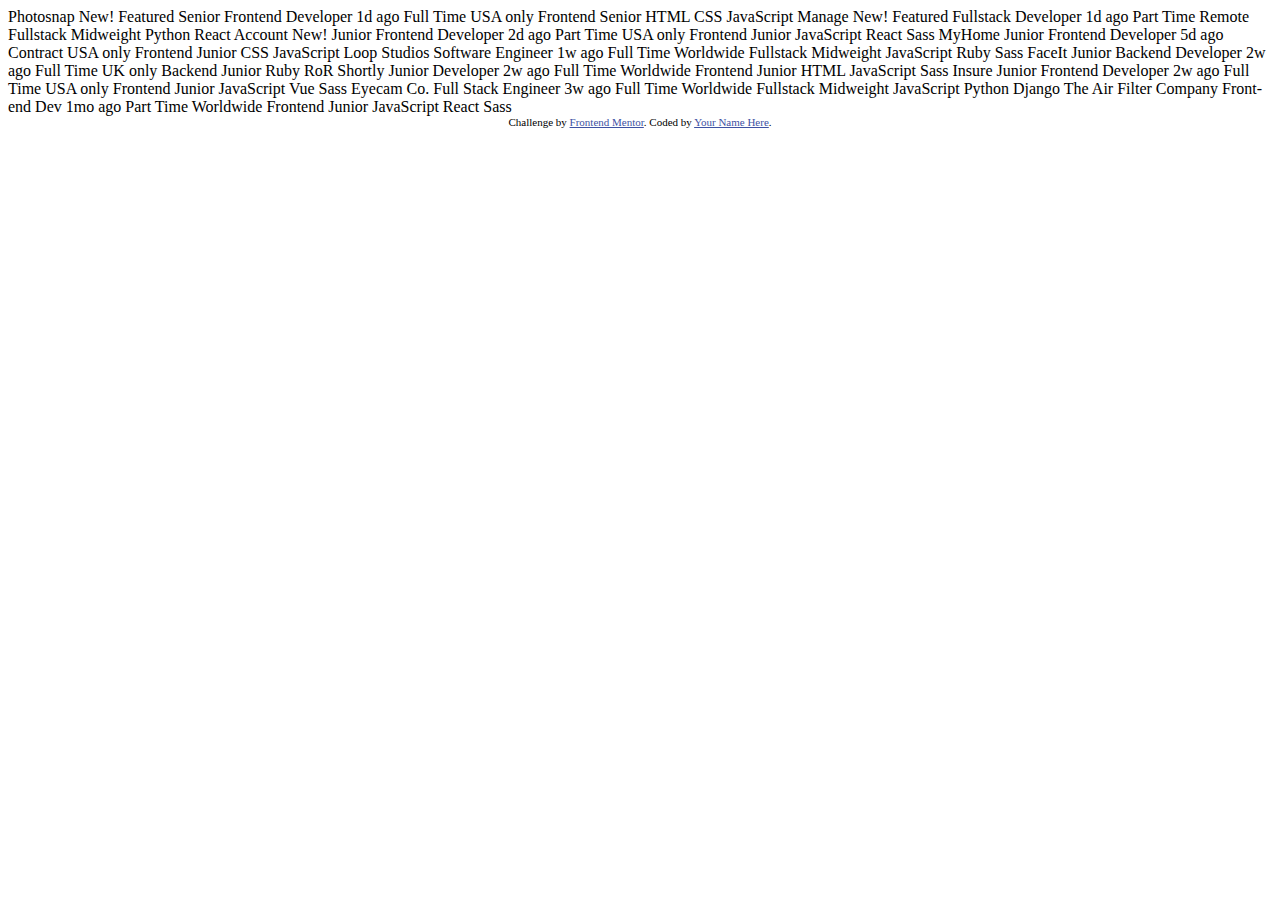
==== index.html @ b8ae478b "static job filtering" ====
<!DOCTYPE html>
<html lang="en">
<head>
  <meta charset="UTF-8">
  <meta name="viewport" content="width=device-width, initial-scale=1.0"> <!-- displays site properly based on user's device -->

  <link rel="icon" type="image/png" sizes="32x32" href="./images/favicon-32x32.png">
  
  <title>Frontend Mentor | Job Listings</title>

  <!-- Feel free to remove these styles or customise in your own stylesheet 👍 -->
  <style>
    .attribution { font-size: 11px; text-align: center; }
    .attribution a { color: hsl(228, 45%, 44%); }
  </style>
</head>
<body>
  <!-- Item Start -->
  Photosnap
  New!
  Featured
  Senior Frontend Developer
  1d ago
  Full Time
  USA only
  <!-- Role -->
  Frontend
  <!-- Level -->
  Senior
  <!-- Languages -->
  HTML
  CSS
  JavaScript
  <!-- Item End -->

  <!-- Item Start -->
  Manage
  New!
  Featured
  Fullstack Developer
  1d ago
  Part Time
  Remote
  <!-- Role -->
  Fullstack
  <!-- Level -->
  Midweight
  <!-- Languages -->
  Python
  <!-- Tools -->
  React
  <!-- Item End -->

  <!-- Item Start -->
  Account
  New!
  Junior Frontend Developer
  2d ago
  Part Time
  USA only
  <!-- Role -->
  Frontend
  <!-- Level -->
  Junior
  <!-- Languages -->
  JavaScript
  <!-- Tools -->
  React
  Sass
  <!-- Item End -->

  <!-- Item Start -->
  MyHome
  Junior Frontend Developer
  5d ago
  Contract
  USA only
  <!-- Role -->
  Frontend
  <!-- Level -->
  Junior
  <!-- Languages -->
  CSS
  JavaScript
  <!-- Item End -->

  <!-- Item Start -->
  Loop Studios
  Software Engineer
  1w ago
  Full Time
  Worldwide
  <!-- Role -->
  Fullstack
  <!-- Level -->
  Midweight
  <!-- Languages -->
  JavaScript
  Ruby
  <!-- Tools -->
  Sass
  <!-- Item End -->

  <!-- Item Start -->
  FaceIt
  Junior Backend Developer
  2w ago
  Full Time
  UK only
  <!-- Role -->
  Backend
  <!-- Level -->
  Junior
  <!-- Languages -->
  Ruby
  <!-- Tools -->
  RoR
  <!-- Item End -->

  <!-- Item Start -->
  Shortly
  Junior Developer
  2w ago
  Full Time
  Worldwide
  <!-- Role -->
  Frontend
  <!-- Level -->
  Junior
  <!-- Languages -->
  HTML
  JavaScript
  <!-- Tools -->
  Sass
  <!-- Item End -->

  <!-- Item Start -->
  Insure
  Junior Frontend Developer
  2w ago
  Full Time
  USA only
  <!-- Role -->
  Frontend
  <!-- Level -->
  Junior
  <!-- Languages -->
  JavaScript
  <!-- Tools -->
  Vue
  Sass
  <!-- Item End -->

  <!-- Item Start -->
  Eyecam Co.
  Full Stack Engineer
  3w ago
  Full Time
  Worldwide
  <!-- Role -->
  Fullstack
  <!-- Level -->
  Midweight
  <!-- Languages -->
  JavaScript
  Python
  <!-- Tools -->
  Django
  <!-- Item End -->

  <!-- Item Start -->
  The Air Filter Company
  Front-end Dev
  1mo ago
  Part Time
  Worldwide
  <!-- Role -->
  Frontend
  <!-- Level -->
  Junior
  <!-- Languages -->
  JavaScript
  <!-- Tools -->
  React
  Sass
  <!-- Item End -->
  
  <div class="attribution">
    Challenge by <a href="https://www.frontendmentor.io?ref=challenge" target="_blank">Frontend Mentor</a>. 
    Coded by <a href="#">Your Name Here</a>.
  </div>
</body>
</html>
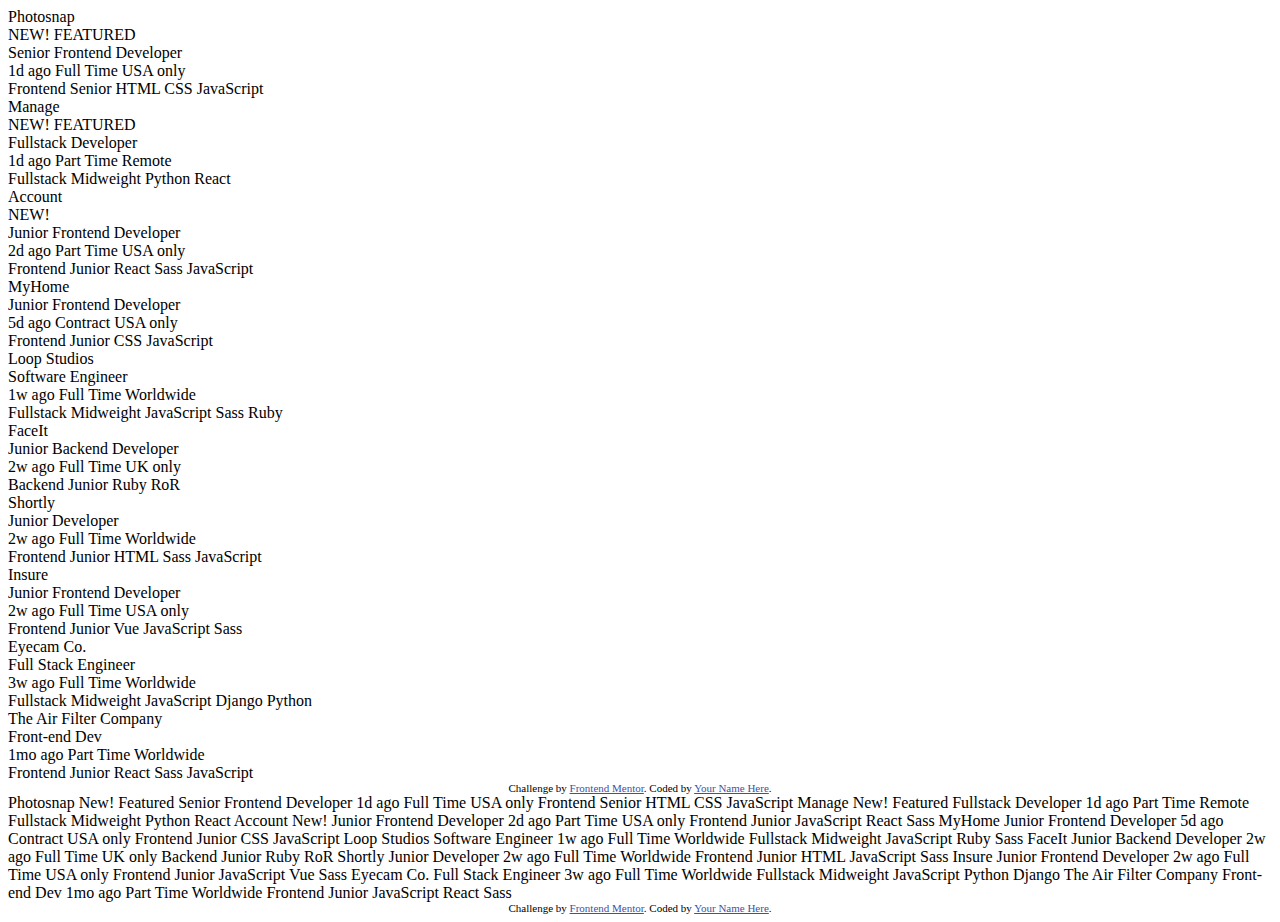
==== commit 905b71ef: "my first commit" ====
--- a/index.html
+++ b/index.html
@@ -1,193 +1,375 @@
 <!DOCTYPE html>
 <html lang="en">
-<head>
-  <meta charset="UTF-8">
-  <meta name="viewport" content="width=device-width, initial-scale=1.0"> <!-- displays site properly based on user's device -->
-
-  <link rel="icon" type="image/png" sizes="32x32" href="./images/favicon-32x32.png">
-  
-  <title>Frontend Mentor | Job Listings</title>
-
-  <!-- Feel free to remove these styles or customise in your own stylesheet 👍 -->
-  <style>
-    .attribution { font-size: 11px; text-align: center; }
-    .attribution a { color: hsl(228, 45%, 44%); }
-  </style>
-</head>
-<body>
-  <!-- Item Start -->
-  Photosnap
-  New!
-  Featured
-  Senior Frontend Developer
-  1d ago
-  Full Time
-  USA only
-  <!-- Role -->
-  Frontend
-  <!-- Level -->
-  Senior
-  <!-- Languages -->
-  HTML
-  CSS
-  JavaScript
-  <!-- Item End -->
-
-  <!-- Item Start -->
-  Manage
-  New!
-  Featured
-  Fullstack Developer
-  1d ago
-  Part Time
-  Remote
-  <!-- Role -->
-  Fullstack
-  <!-- Level -->
-  Midweight
-  <!-- Languages -->
-  Python
-  <!-- Tools -->
-  React
-  <!-- Item End -->
-
-  <!-- Item Start -->
-  Account
-  New!
-  Junior Frontend Developer
-  2d ago
-  Part Time
-  USA only
-  <!-- Role -->
-  Frontend
-  <!-- Level -->
-  Junior
-  <!-- Languages -->
-  JavaScript
-  <!-- Tools -->
-  React
-  Sass
-  <!-- Item End -->
-
-  <!-- Item Start -->
-  MyHome
-  Junior Frontend Developer
-  5d ago
-  Contract
-  USA only
-  <!-- Role -->
-  Frontend
-  <!-- Level -->
-  Junior
-  <!-- Languages -->
-  CSS
-  JavaScript
-  <!-- Item End -->
-
-  <!-- Item Start -->
-  Loop Studios
-  Software Engineer
-  1w ago
-  Full Time
-  Worldwide
-  <!-- Role -->
-  Fullstack
-  <!-- Level -->
-  Midweight
-  <!-- Languages -->
-  JavaScript
-  Ruby
-  <!-- Tools -->
-  Sass
-  <!-- Item End -->
-
-  <!-- Item Start -->
-  FaceIt
-  Junior Backend Developer
-  2w ago
-  Full Time
-  UK only
-  <!-- Role -->
-  Backend
-  <!-- Level -->
-  Junior
-  <!-- Languages -->
-  Ruby
-  <!-- Tools -->
-  RoR
-  <!-- Item End -->
-
-  <!-- Item Start -->
-  Shortly
-  Junior Developer
-  2w ago
-  Full Time
-  Worldwide
-  <!-- Role -->
-  Frontend
-  <!-- Level -->
-  Junior
-  <!-- Languages -->
-  HTML
-  JavaScript
-  <!-- Tools -->
-  Sass
-  <!-- Item End -->
-
-  <!-- Item Start -->
-  Insure
-  Junior Frontend Developer
-  2w ago
-  Full Time
-  USA only
-  <!-- Role -->
-  Frontend
-  <!-- Level -->
-  Junior
-  <!-- Languages -->
-  JavaScript
-  <!-- Tools -->
-  Vue
-  Sass
-  <!-- Item End -->
-
-  <!-- Item Start -->
-  Eyecam Co.
-  Full Stack Engineer
-  3w ago
-  Full Time
-  Worldwide
-  <!-- Role -->
-  Fullstack
-  <!-- Level -->
-  Midweight
-  <!-- Languages -->
-  JavaScript
-  Python
-  <!-- Tools -->
-  Django
-  <!-- Item End -->
-
-  <!-- Item Start -->
-  The Air Filter Company
-  Front-end Dev
-  1mo ago
-  Part Time
-  Worldwide
-  <!-- Role -->
-  Frontend
-  <!-- Level -->
-  Junior
-  <!-- Languages -->
-  JavaScript
-  <!-- Tools -->
-  React
-  Sass
-  <!-- Item End -->
-  
-  <div class="attribution">
-    Challenge by <a href="https://www.frontendmentor.io?ref=challenge" target="_blank">Frontend Mentor</a>. 
-    Coded by <a href="#">Your Name Here</a>.
-  </div>
-</body>
-</html>+  <head>
+    <meta charset="UTF-8" />
+    <meta name="viewport" content="width=device-width, initial-scale=1.0" />
+    <!-- displays site properly based on user's device -->
+
+    <link
+      rel="icon"
+      type="image/png"
+      sizes="32x32"
+      href="./images/favicon-32x32.png"
+    />
+
+    <title>Frontend Mentor | Job Listings</title>
+
+    <!-- Feel free to remove these styles or customise in your own stylesheet 👍 -->
+    <style>
+      .attribution {
+        font-size: 11px;
+        text-align: center;
+      }
+      .attribution a {
+        color: hsl(228, 45%, 44%);
+      }
+    </style>
+  </head>
+  <body>
+    <main>
+      <!DOCTYPE html>
+      <html lang="en">
+        <head>
+          <meta charset="UTF-8" />
+          <meta
+            name="viewport"
+            content="width=device-width, initial-scale=1.0"
+          />
+          <!-- displays site properly based on user's device -->
+
+          <link
+            rel="icon"
+            type="image/png"
+            sizes="32x32"
+            href="./images/favicon-32x32.png"
+          />
+          <link rel="stylesheet" href="styles.css" />
+          <title>Frontend Mentor | Job Listings</title>
+
+          <!-- Feel free to remove these styles or customise in your own stylesheet 👍 -->
+          <style>
+            .attribution {
+              font-size: 11px;
+              text-align: center;
+            }
+            .attribution a {
+              color: hsl(228, 45%, 44%);
+            }
+          </style>
+        </head>
+        <body>
+          <div class="job-listings">
+            <div class="job-item">
+              <div class="company">Photosnap</div>
+              <div class="new-featured">
+                <span class="new">NEW!</span>
+                <span class="featured">FEATURED</span>
+              </div>
+              <div class="position">Senior Frontend Developer</div>
+              <div class="details">
+                <span class="posted">1d ago</span>
+                <span class="contract">Full Time</span>
+                <span class="location">USA only</span>
+              </div>
+              <div class="tags">
+                <span>Frontend</span>
+                <span>Senior</span>
+                <span>HTML</span>
+                <span>CSS</span>
+                <span>JavaScript</span>
+              </div>
+            </div>
+
+            <div class="job-item">
+              <div class="company">Manage</div>
+              <div class="new-featured">
+                <span class="new">NEW!</span>
+                <span class="featured">FEATURED</span>
+              </div>
+              <div class="position">Fullstack Developer</div>
+              <div class="details">
+                <span class="posted">1d ago</span>
+                <span class="contract">Part Time</span>
+                <span class="location">Remote</span>
+              </div>
+              <div class="tags">
+                <span>Fullstack</span>
+                <span>Midweight</span>
+                <span>Python</span>
+                <span>React</span>
+              </div>
+            </div>
+
+            <div class="job-item">
+              <div class="company">Account</div>
+              <div class="new-featured">
+                <span class="new">NEW!</span>
+              </div>
+              <div class="position">Junior Frontend Developer</div>
+              <div class="details">
+                <span class="posted">2d ago</span>
+                <span class="contract">Part Time</span>
+                <span class="location">USA only</span>
+              </div>
+              <div class="tags">
+                <span>Frontend</span>
+                <span>Junior</span>
+                <span>React</span>
+                <span>Sass</span>
+                <span>JavaScript</span>
+              </div>
+            </div>
+
+            <div class="job-item">
+              <div class="company">MyHome</div>
+              <div class="position">Junior Frontend Developer</div>
+              <div class="details">
+                <span class="posted">5d ago</span>
+                <span class="contract">Contract</span>
+                <span class="location">USA only</span>
+              </div>
+              <div class="tags">
+                <span>Frontend</span>
+                <span>Junior</span>
+                <span>CSS</span>
+                <span>JavaScript</span>
+              </div>
+            </div>
+
+            <div class="job-item">
+              <div class="company">Loop Studios</div>
+              <div class="position">Software Engineer</div>
+              <div class="details">
+                <span class="posted">1w ago</span>
+                <span class="contract">Full Time</span>
+                <span class="location">Worldwide</span>
+              </div>
+              <div class="tags">
+                <span>Fullstack</span>
+                <span>Midweight</span>
+                <span>JavaScript</span>
+                <span>Sass</span>
+                <span>Ruby</span>
+              </div>
+            </div>
+
+            <div class="job-item">
+              <div class="company">FaceIt</div>
+              <div class="position">Junior Backend Developer</div>
+              <div class="details">
+                <span class="posted">2w ago</span>
+                <span class="contract">Full Time</span>
+                <span class="location">UK only</span>
+              </div>
+              <div class="tags">
+                <span>Backend</span>
+                <span>Junior</span>
+                <span>Ruby</span>
+                <span>RoR</span>
+              </div>
+            </div>
+
+            <div class="job-item">
+              <div class="company">Shortly</div>
+              <div class="position">Junior Developer</div>
+              <div class="details">
+                <span class="posted">2w ago</span>
+                <span class="contract">Full Time</span>
+                <span class="location">Worldwide</span>
+              </div>
+              <div class="tags">
+                <span>Frontend</span>
+                <span>Junior</span>
+                <span>HTML</span>
+                <span>Sass</span>
+                <span>JavaScript</span>
+              </div>
+            </div>
+
+            <div class="job-item">
+              <div class="company">Insure</div>
+              <div class="position">Junior Frontend Developer</div>
+              <div class="details">
+                <span class="posted">2w ago</span>
+                <span class="contract">Full Time</span>
+                <span class="location">USA only</span>
+              </div>
+              <div class="tags">
+                <span>Frontend</span>
+                <span>Junior</span>
+                <span>Vue</span>
+                <span>JavaScript</span>
+                <span>Sass</span>
+              </div>
+            </div>
+
+            <div class="job-item">
+              <div class="company">Eyecam Co.</div>
+              <div class="position">Full Stack Engineer</div>
+              <div class="details">
+                <span class="posted">3w ago</span>
+                <span class="contract">Full Time</span>
+                <span class="location">Worldwide</span>
+              </div>
+              <div class="tags">
+                <span>Fullstack</span>
+                <span>Midweight</span>
+                <span>JavaScript</span>
+                <span>Django</span>
+                <span>Python</span>
+              </div>
+            </div>
+
+            <div class="job-item">
+              <div class="company">The Air Filter Company</div>
+              <div class="position">Front-end Dev</div>
+              <div class="details">
+                <span class="posted">1mo ago</span>
+                <span class="contract">Part Time</span>
+                <span class="location">Worldwide</span>
+              </div>
+              <div class="tags">
+                <span>Frontend</span>
+                <span>Junior</span>
+                <span>React</span>
+                <span>Sass</span>
+                <span>JavaScript</span>
+              </div>
+            </div>
+          </div>
+
+          <div class="attribution">
+            Challenge by
+            <a
+              href="https://www.frontendmentor.io?ref=challenge"
+              target="_blank"
+              >Frontend Mentor</a
+            >. Coded by <a href="#">Your Name Here</a>.
+          </div>
+        </body>
+      </html>
+    </main>
+    <!-- Item Start -->
+    Photosnap New! Featured Senior Frontend Developer 1d ago Full Time USA only
+    <!-- Role -->
+    Frontend
+    <!-- Level -->
+    Senior
+    <!-- Languages -->
+    HTML CSS JavaScript
+    <!-- Item End -->
+
+    <!-- Item Start -->
+    Manage New! Featured Fullstack Developer 1d ago Part Time Remote
+    <!-- Role -->
+    Fullstack
+    <!-- Level -->
+    Midweight
+    <!-- Languages -->
+    Python
+    <!-- Tools -->
+    React
+    <!-- Item End -->
+
+    <!-- Item Start -->
+    Account New! Junior Frontend Developer 2d ago Part Time USA only
+    <!-- Role -->
+    Frontend
+    <!-- Level -->
+    Junior
+    <!-- Languages -->
+    JavaScript
+    <!-- Tools -->
+    React Sass
+    <!-- Item End -->
+
+    <!-- Item Start -->
+    MyHome Junior Frontend Developer 5d ago Contract USA only
+    <!-- Role -->
+    Frontend
+    <!-- Level -->
+    Junior
+    <!-- Languages -->
+    CSS JavaScript
+    <!-- Item End -->
+
+    <!-- Item Start -->
+    Loop Studios Software Engineer 1w ago Full Time Worldwide
+    <!-- Role -->
+    Fullstack
+    <!-- Level -->
+    Midweight
+    <!-- Languages -->
+    JavaScript Ruby
+    <!-- Tools -->
+    Sass
+    <!-- Item End -->
+
+    <!-- Item Start -->
+    FaceIt Junior Backend Developer 2w ago Full Time UK only
+    <!-- Role -->
+    Backend
+    <!-- Level -->
+    Junior
+    <!-- Languages -->
+    Ruby
+    <!-- Tools -->
+    RoR
+    <!-- Item End -->
+
+    <!-- Item Start -->
+    Shortly Junior Developer 2w ago Full Time Worldwide
+    <!-- Role -->
+    Frontend
+    <!-- Level -->
+    Junior
+    <!-- Languages -->
+    HTML JavaScript
+    <!-- Tools -->
+    Sass
+    <!-- Item End -->
+
+    <!-- Item Start -->
+    Insure Junior Frontend Developer 2w ago Full Time USA only
+    <!-- Role -->
+    Frontend
+    <!-- Level -->
+    Junior
+    <!-- Languages -->
+    JavaScript
+    <!-- Tools -->
+    Vue Sass
+    <!-- Item End -->
+
+    <!-- Item Start -->
+    Eyecam Co. Full Stack Engineer 3w ago Full Time Worldwide
+    <!-- Role -->
+    Fullstack
+    <!-- Level -->
+    Midweight
+    <!-- Languages -->
+    JavaScript Python
+    <!-- Tools -->
+    Django
+    <!-- Item End -->
+
+    <!-- Item Start -->
+    The Air Filter Company Front-end Dev 1mo ago Part Time Worldwide
+    <!-- Role -->
+    Frontend
+    <!-- Level -->
+    Junior
+    <!-- Languages -->
+    JavaScript
+    <!-- Tools -->
+    React Sass
+    <!-- Item End -->
+
+    <div class="attribution">
+      Challenge by
+      <a href="https://www.frontendmentor.io?ref=challenge" target="_blank"
+        >Frontend Mentor</a
+      >. Coded by <a href="#">Your Name Here</a>.
+    </div>
+  </body>
+</html>
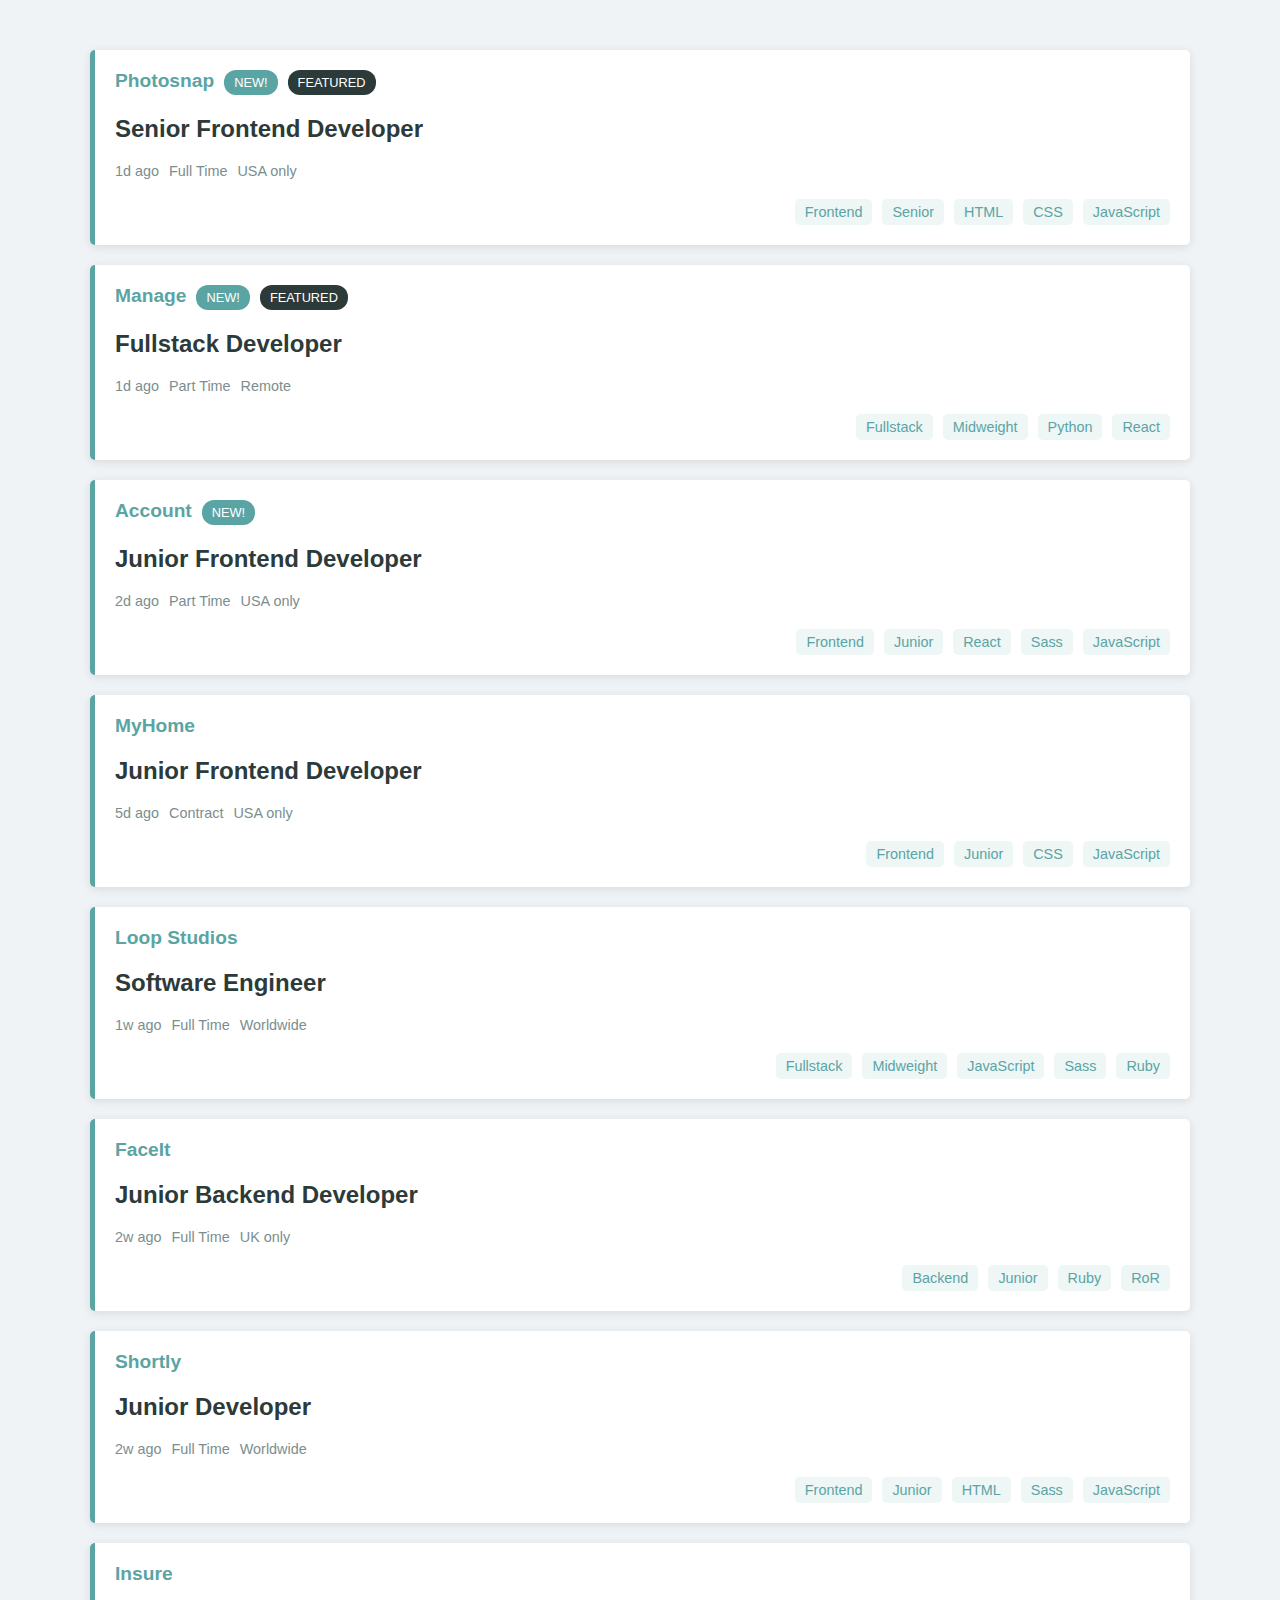
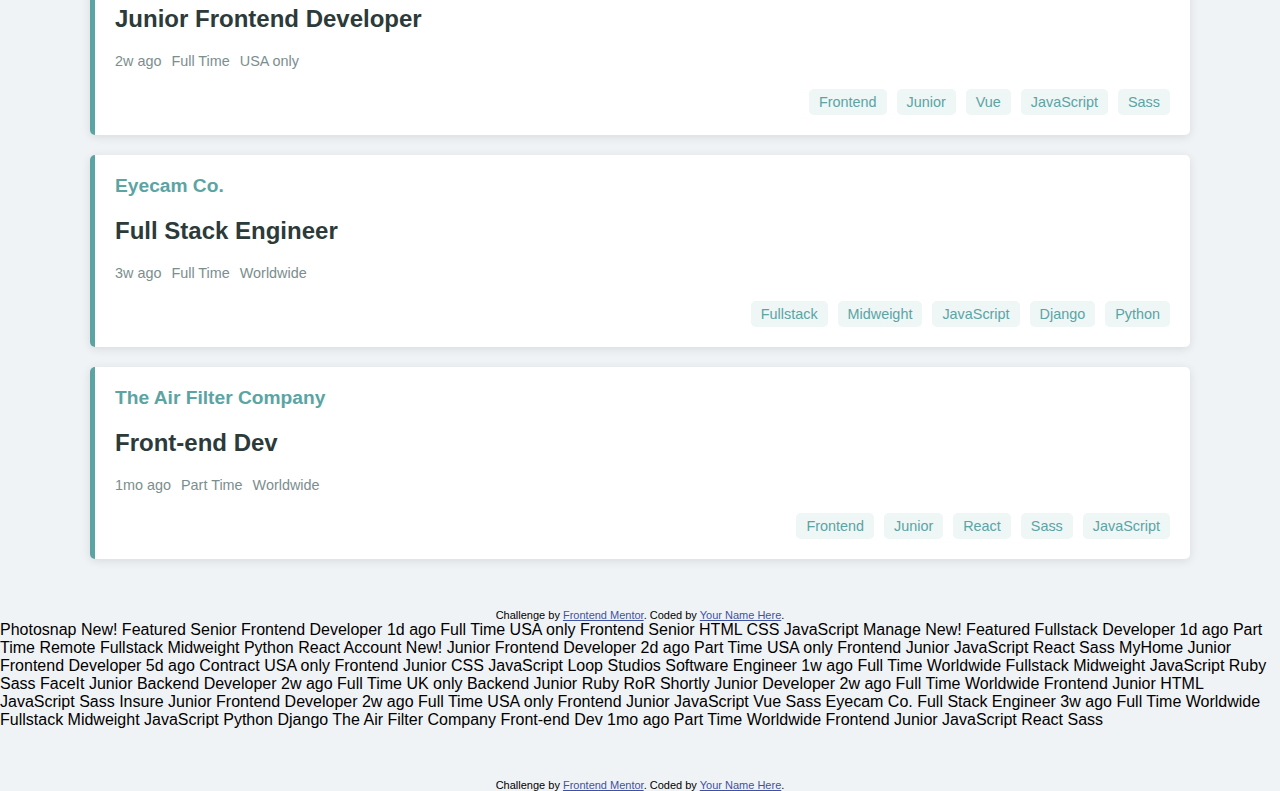
==== commit 888b55c1: "update" ====
--- a/index.html
+++ b/index.html
@@ -60,8 +60,8 @@
         <body>
           <div class="job-listings">
             <div class="job-item">
-              <div class="company">Photosnap</div>
               <div class="new-featured">
+                <span class="company">Photosnap</span>
                 <span class="new">NEW!</span>
                 <span class="featured">FEATURED</span>
               </div>
@@ -81,8 +81,8 @@
             </div>
 
             <div class="job-item">
-              <div class="company">Manage</div>
               <div class="new-featured">
+                <span class="company">Manage</span>
                 <span class="new">NEW!</span>
                 <span class="featured">FEATURED</span>
               </div>
@@ -101,8 +101,8 @@
             </div>
 
             <div class="job-item">
-              <div class="company">Account</div>
               <div class="new-featured">
+                <span class="company">Account</span>
                 <span class="new">NEW!</span>
               </div>
               <div class="position">Junior Frontend Developer</div>
--- a/styles.css
+++ b/styles.css
@@ -0,0 +1,114 @@
+@import url("https://fonts.googleapis.com/css2?family=Archivo+Black&family=Inter:wght@100..900&family=Josefin+Sans&family=League+Spartan:wght@100..900&display=swap");
+
+* {
+  margin: 0;
+  padding: 0;
+  box-sizing: border-box;
+}
+
+body {
+  font-family: "Inter", sans-serif;
+  font-family: "Spartan", sans-serif;
+  background-color: #f0f3f5;
+  margin: 0;
+  padding: 0;
+}
+
+/* body {
+    font-family: 'Spartan', sans-serif;
+    background-color: #effafa;
+    margin: 0;
+    padding: 0;
+  } */
+
+.job-listings {
+  max-width: 1100px;
+  margin: 50px auto;
+  display: flex;
+  flex-direction: column;
+  gap: 20px;
+}
+
+.job-item {
+  background-color: white;
+  padding: 20px;
+  border-radius: 5px;
+  box-shadow: 0 2px 10px rgba(0, 0, 0, 0.1);
+  display: flex;
+  flex-wrap: wrap;
+  align-items: center;
+  gap: 20px;
+  border-left: 5px solid hsl(180, 29%, 50%);
+}
+
+.job-item .company {
+  font-size: 1.2em;
+  color: hsl(180, 29%, 50%);
+  flex: 1 1 100%;
+  font-weight: 700;
+}
+
+.job-item .new-featured {
+  display: flex;
+  gap: 10px;
+}
+
+.job-item .new,
+.job-item .featured {
+  background-color: hsl(180, 29%, 50%);
+  color: white;
+  border-radius: 12px;
+  padding: 5px 10px;
+  font-size: 0.8em;
+}
+
+.job-item .new {
+  background-color: hsl(180, 29%, 50%);
+}
+
+.job-item .featured {
+  background-color: hsl(180, 14%, 20%);
+}
+
+.job-item .position {
+  font-size: 1.5em;
+  font-weight: bold;
+  color: hsl(180, 14%, 20%);
+  flex: 1 1 100%;
+}
+
+.job-item .details {
+  display: flex;
+  gap: 10px;
+  font-size: 0.9em;
+  color: hsl(180, 8%, 52%);
+  flex: 1 1 100%;
+}
+
+.job-item .tags {
+  display: flex;
+  gap: 10px;
+  flex-wrap: wrap;
+  flex: 1 1 100%;
+  margin-left: 35rem;
+  align-content: center;
+  justify-content: flex-end;
+}
+
+.job-item .tags span {
+  background-color: hsl(180, 31%, 95%);
+  color: hsl(180, 29%, 50%);
+  padding: 5px 10px;
+  border-radius: 5px;
+  font-size: 0.9em;
+}
+
+.attribution {
+  margin-top: 50px;
+  font-size: 0.8em;
+  text-align: center;
+}
+
+.attribution a {
+  color: hsl(228, 45%, 44%);
+}
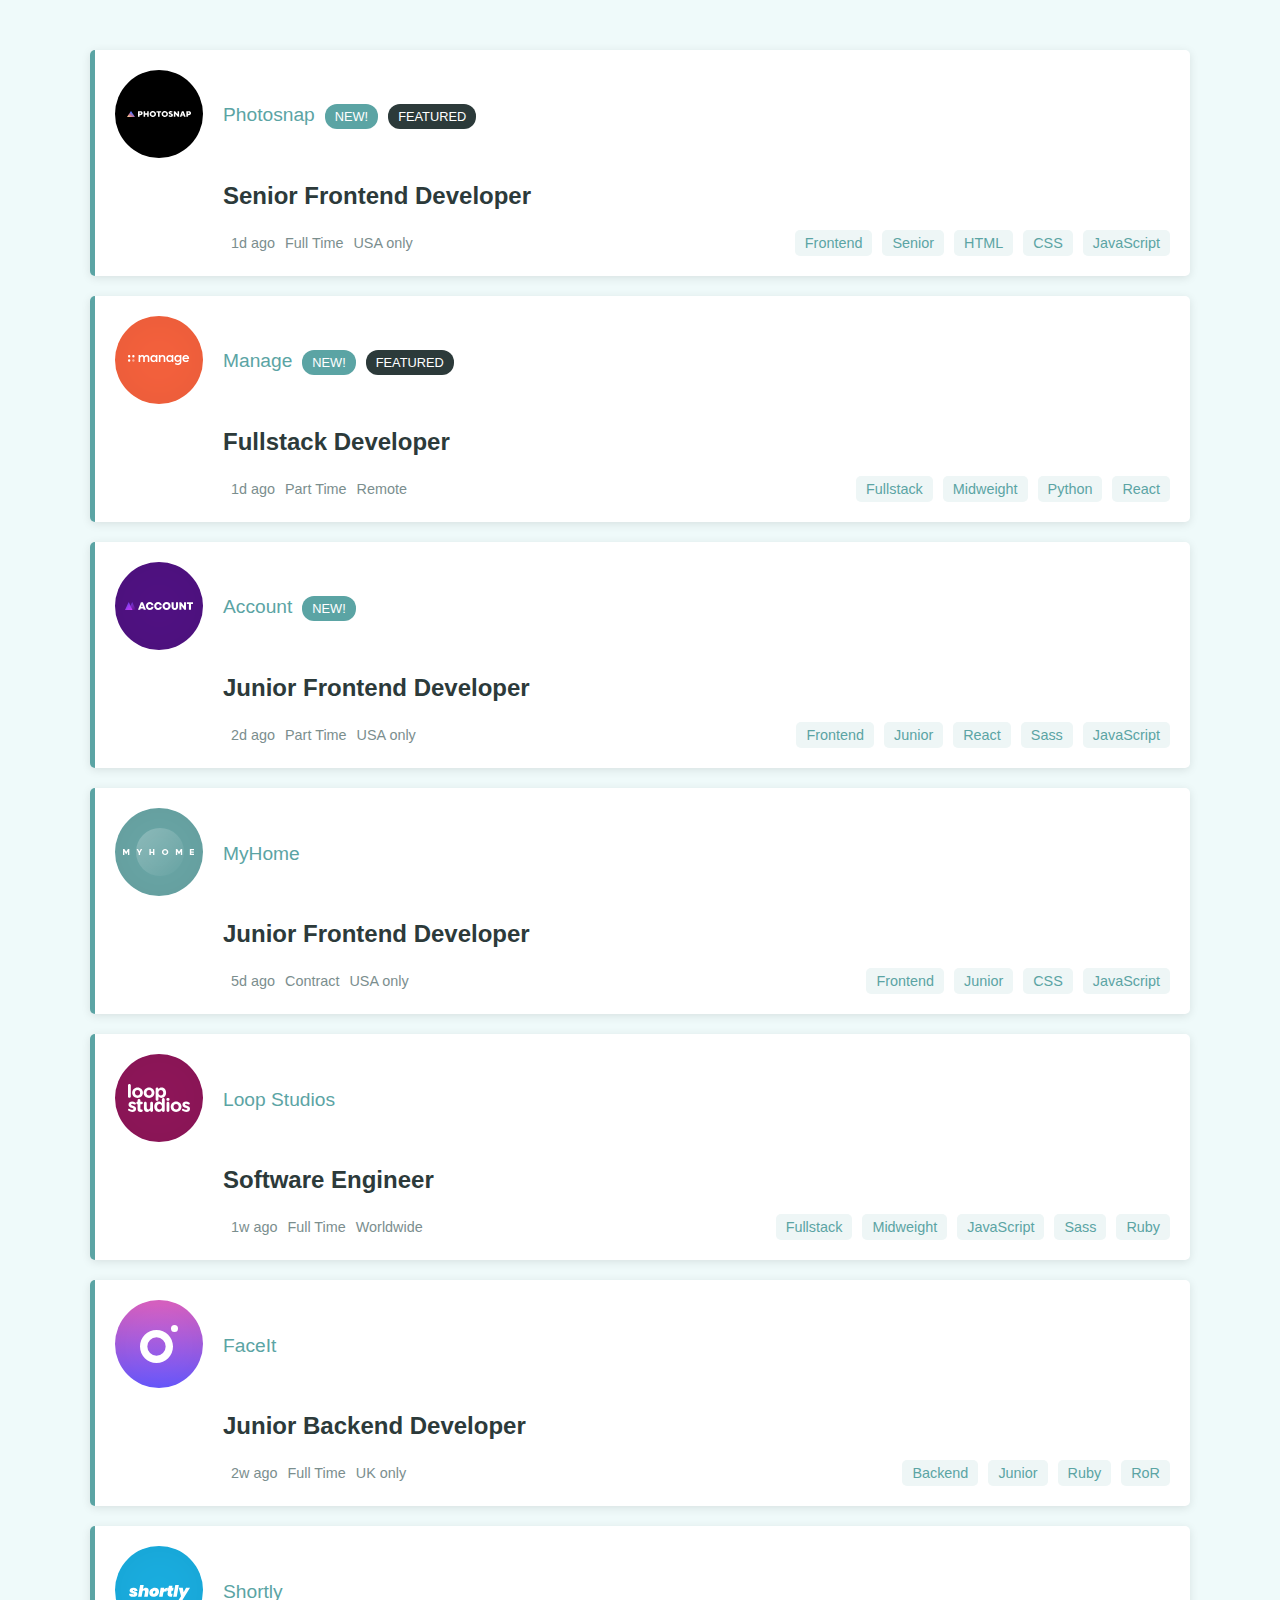
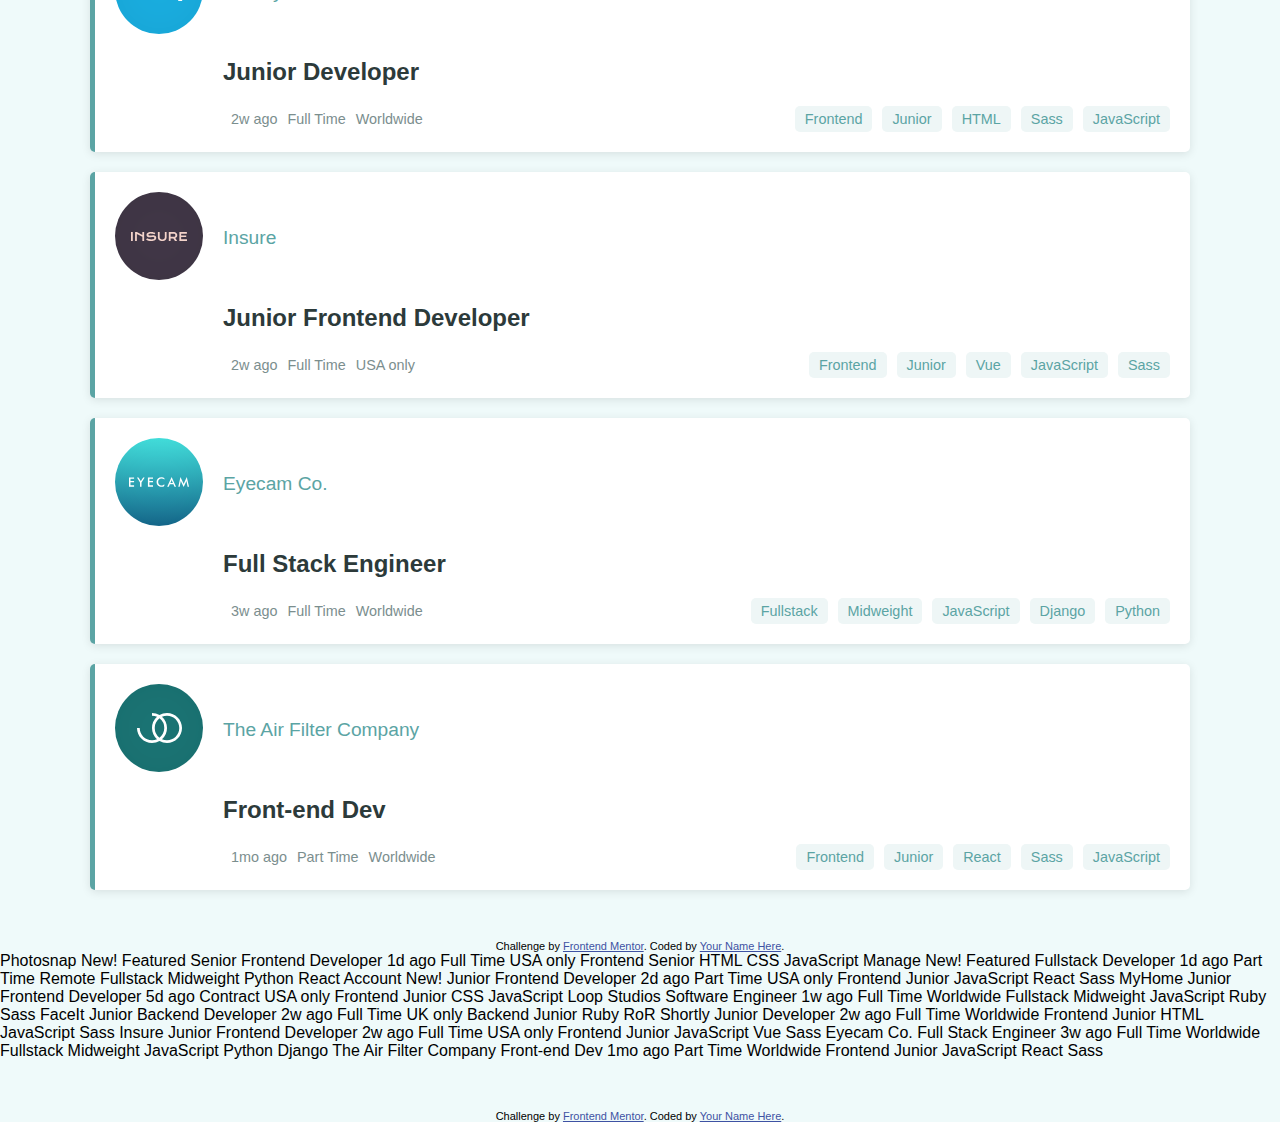
==== commit e36fe270: "update" ====
--- a/index.html
+++ b/index.html
@@ -60,11 +60,15 @@
         <body>
           <div class="job-listings">
             <div class="job-item">
+              <div class="image">
+                <img src="./images/photosnap.svg" alt="" />
+              </div>
               <div class="new-featured">
                 <span class="company">Photosnap</span>
                 <span class="new">NEW!</span>
                 <span class="featured">FEATURED</span>
               </div>
+
               <div class="position">Senior Frontend Developer</div>
               <div class="details">
                 <span class="posted">1d ago</span>
@@ -81,6 +85,9 @@
             </div>
 
             <div class="job-item">
+              <div class="image">
+                <img src="./images/manage.svg" alt="" />
+              </div>
               <div class="new-featured">
                 <span class="company">Manage</span>
                 <span class="new">NEW!</span>
@@ -101,6 +108,9 @@
             </div>
 
             <div class="job-item">
+              <div class="image">
+                <img src="./images/account.svg" alt="" />
+              </div>
               <div class="new-featured">
                 <span class="company">Account</span>
                 <span class="new">NEW!</span>
@@ -121,6 +131,9 @@
             </div>
 
             <div class="job-item">
+              <div class="image">
+                <img src="./images/myhome.svg" alt="" />
+              </div>
               <div class="company">MyHome</div>
               <div class="position">Junior Frontend Developer</div>
               <div class="details">
@@ -137,6 +150,9 @@
             </div>
 
             <div class="job-item">
+              <div class="image">
+                <img src="./images/loop-studios.svg" alt="" />
+              </div>
               <div class="company">Loop Studios</div>
               <div class="position">Software Engineer</div>
               <div class="details">
@@ -154,6 +170,9 @@
             </div>
 
             <div class="job-item">
+              <div class="image">
+                <img src="./images/faceit.svg" alt="" />
+              </div>
               <div class="company">FaceIt</div>
               <div class="position">Junior Backend Developer</div>
               <div class="details">
@@ -170,6 +189,9 @@
             </div>
 
             <div class="job-item">
+              <div class="image">
+                <img src="./images/shortly.svg" alt="" />
+              </div>
               <div class="company">Shortly</div>
               <div class="position">Junior Developer</div>
               <div class="details">
@@ -187,6 +209,9 @@
             </div>
 
             <div class="job-item">
+              <div class="image">
+                <img src="./images/insure.svg" alt="" />
+              </div>
               <div class="company">Insure</div>
               <div class="position">Junior Frontend Developer</div>
               <div class="details">
@@ -204,6 +229,9 @@
             </div>
 
             <div class="job-item">
+              <div class="image">
+                <img src="./images/eyecam-co.svg" alt="" />
+              </div>
               <div class="company">Eyecam Co.</div>
               <div class="position">Full Stack Engineer</div>
               <div class="details">
@@ -221,6 +249,9 @@
             </div>
 
             <div class="job-item">
+              <div class="image">
+                <img src="./images/the-air-filter-company.svg" alt="" />
+              </div>
               <div class="company">The Air Filter Company</div>
               <div class="position">Front-end Dev</div>
               <div class="details">
@@ -371,5 +402,6 @@
         >Frontend Mentor</a
       >. Coded by <a href="#">Your Name Here</a>.
     </div>
+    <script src="scripts.js"></script>
   </body>
 </html>
--- a/styles.css
+++ b/styles.css
@@ -1,4 +1,4 @@
-@import url("https://fonts.googleapis.com/css2?family=Archivo+Black&family=Inter:wght@100..900&family=Josefin+Sans&family=League+Spartan:wght@100..900&display=swap");
+/* @import url("https://fonts.googleapis.com/css2?family=Archivo+Black&family=Inter:wght@100..900&family=Josefin+Sans&family=League+Spartan:wght@100..900&display=swap");
 
 * {
   margin: 0;
@@ -14,16 +14,127 @@
   padding: 0;
 }
 
-/* body {
-    font-family: 'Spartan', sans-serif;
-    background-color: #effafa;
-    margin: 0;
-    padding: 0;
-  } */
+
 
 .job-listings {
   max-width: 1100px;
   margin: 50px auto;
+  flex-grow: 1;
+  display: flex;
+  flex-direction: column;
+  gap: 20px;
+}
+
+.job-item {
+  background-color: white;
+  padding: 20px; 
+  border-radius: 5px;
+  box-shadow: 0 2px 10px rgba(0, 0, 0, 0.1);
+  display: flex;
+  flex-wrap: wrap;
+  align-items: flex-start;
+  gap: 10px; 
+  height: 200px; 
+  border-left: 5px solid hsl(180, 29%, 50%);
+  overflow: hidden; 
+}
+
+.image {
+  margin-right: 20px; 
+  flex: 0 0 100px;
+}
+
+.image img {
+  display: block;
+  margin: 0 auto; 
+  padding-top: 20px; 
+}
+
+.job-item .company {
+  font-size: 1.2em;
+  color: hsl(180, 29%, 50%);
+  flex: 1 1 100%;
+  font-weight: 700;
+}
+
+.job-item .new-featured {
+  display: flex;
+  gap: 10px;
+  padding-top: 10px;
+}
+
+.job-item .new,
+.job-item .featured {
+  background-color: hsl(180, 29%, 50%);
+  color: white;
+  border-radius: 12px;
+  padding: 5px 10px;
+  font-size: 0.8em;
+}
+
+.job-item .new {
+  background-color: hsl(180, 29%, 50%);
+}
+
+.job-item .featured {
+  background-color: hsl(180, 14%, 20%);
+}
+
+.job-item .position {
+  font-size: 1.2em;
+  font-weight: bold;
+  color: hsl(180, 14%, 20%);
+  flex: 1 1 100%;
+  margin-left: 116px;
+}
+
+.job-item .details {
+  display: flex;
+  gap: 10px;
+  margin-left: 116px;
+  font-size: 0.9em;
+  color: hsl(180, 8%, 52%);
+  flex: 1 1 100%;
+}
+
+.job-item .tags {
+  display: flex;
+  gap: 10px;
+  flex-wrap: wrap;
+  flex: 1 1 100%;
+  margin-left: 35rem;
+  justify-content: flex-end;
+  font-weight: 600;
+}
+
+.job-item .tags span {
+  background-color: hsl(180, 31%, 95%);
+  color: hsl(180, 29%, 50%);
+  padding: 5px 10px;
+  border-radius: 5px;
+  font-size: 0.9em;
+}
+
+.attribution {
+  margin-top: 50px;
+  font-size: 0.8em;
+  text-align: center;
+}
+
+.attribution a {
+  color: hsl(228, 45%, 44%);
+} */
+
+body {
+  font-family: "Spartan", sans-serif;
+  background-color: #effafa;
+  margin: 0;
+  padding: 0;
+}
+
+.job-listings {
+  max-width: 1100px;
+  margin: 50px auto;
   display: flex;
   flex-direction: column;
   gap: 20px;
@@ -44,8 +155,6 @@
 .job-item .company {
   font-size: 1.2em;
   color: hsl(180, 29%, 50%);
-  flex: 1 1 100%;
-  font-weight: 700;
 }
 
 .job-item .new-featured {
@@ -72,9 +181,11 @@
 
 .job-item .position {
   font-size: 1.5em;
+  flex: 1 1 100%;
   font-weight: bold;
   color: hsl(180, 14%, 20%);
-  flex: 1 1 100%;
+  flex-grow: 1;
+  margin-left: 108px;
 }
 
 .job-item .details {
@@ -82,17 +193,14 @@
   gap: 10px;
   font-size: 0.9em;
   color: hsl(180, 8%, 52%);
-  flex: 1 1 100%;
+  margin-left: 116px;
 }
 
 .job-item .tags {
   display: flex;
   gap: 10px;
   flex-wrap: wrap;
-  flex: 1 1 100%;
-  margin-left: 35rem;
-  align-content: center;
-  justify-content: flex-end;
+  margin-left: auto;
 }
 
 .job-item .tags span {
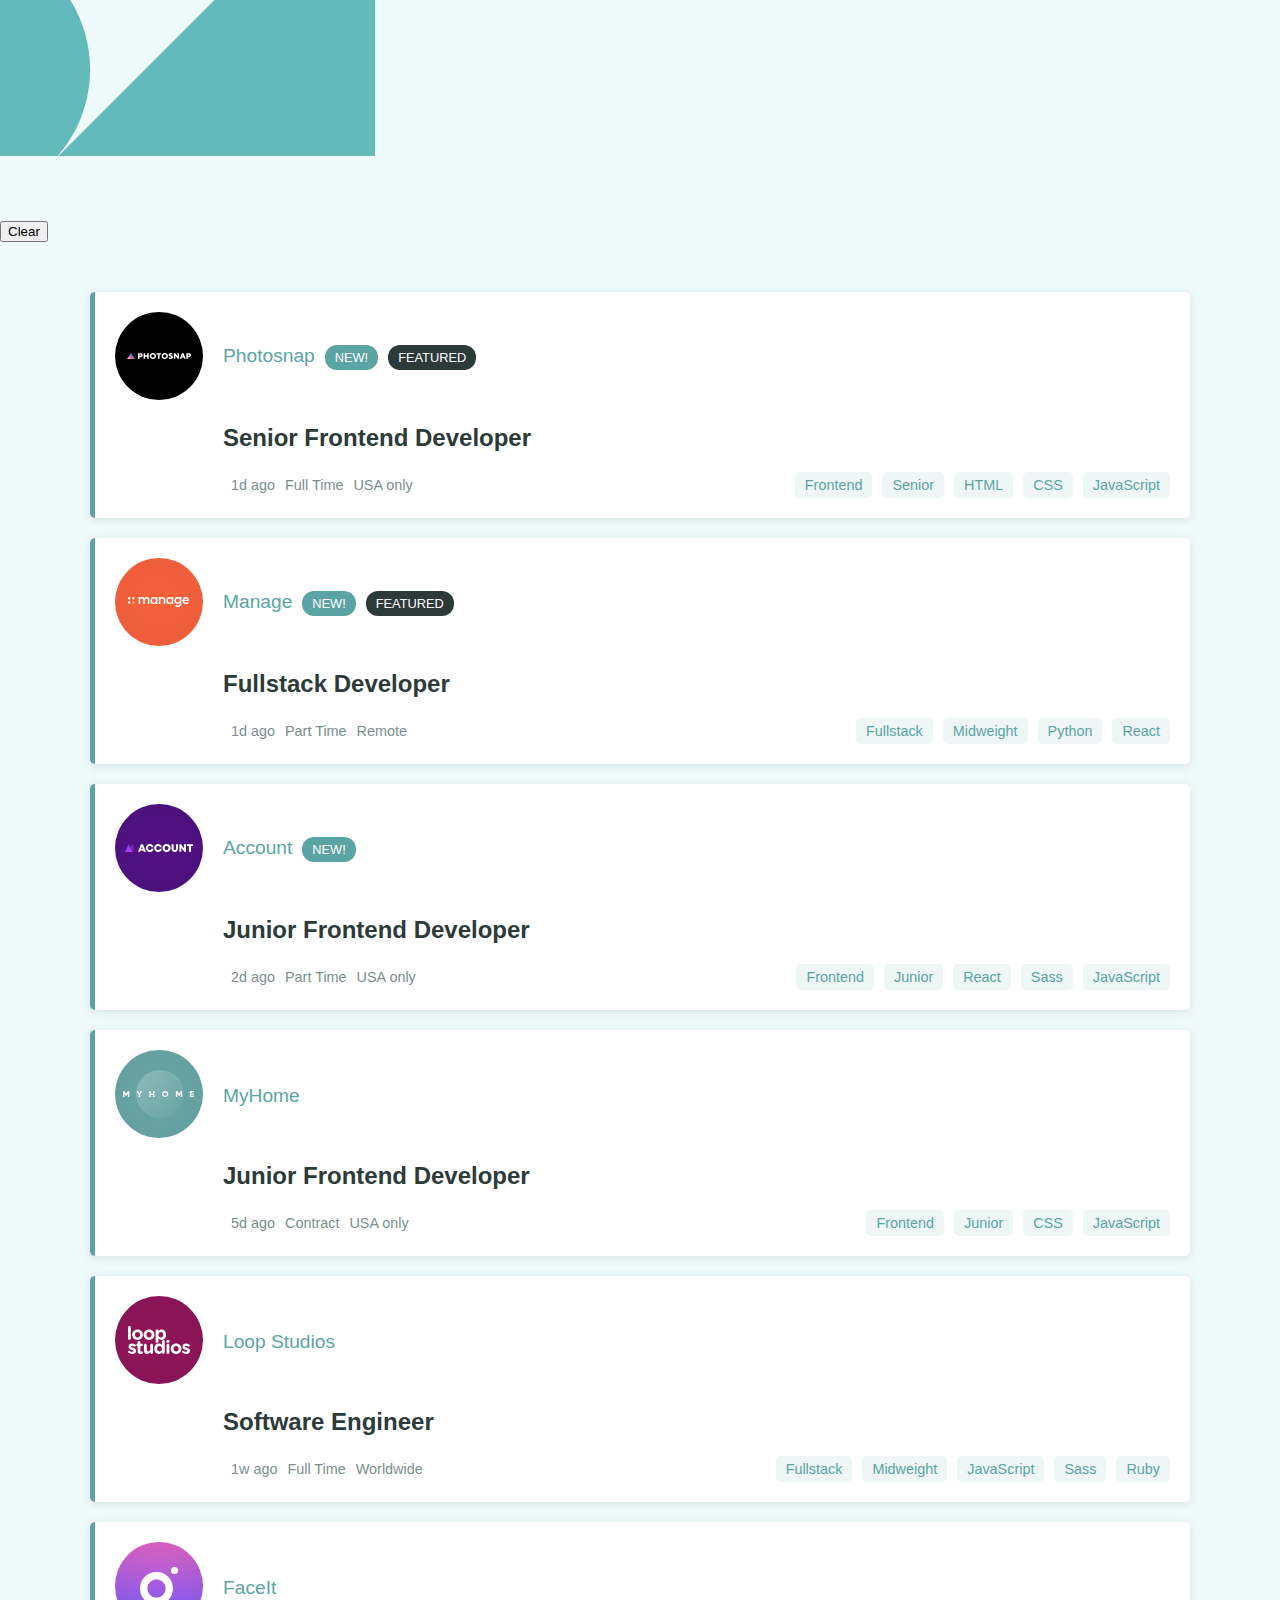
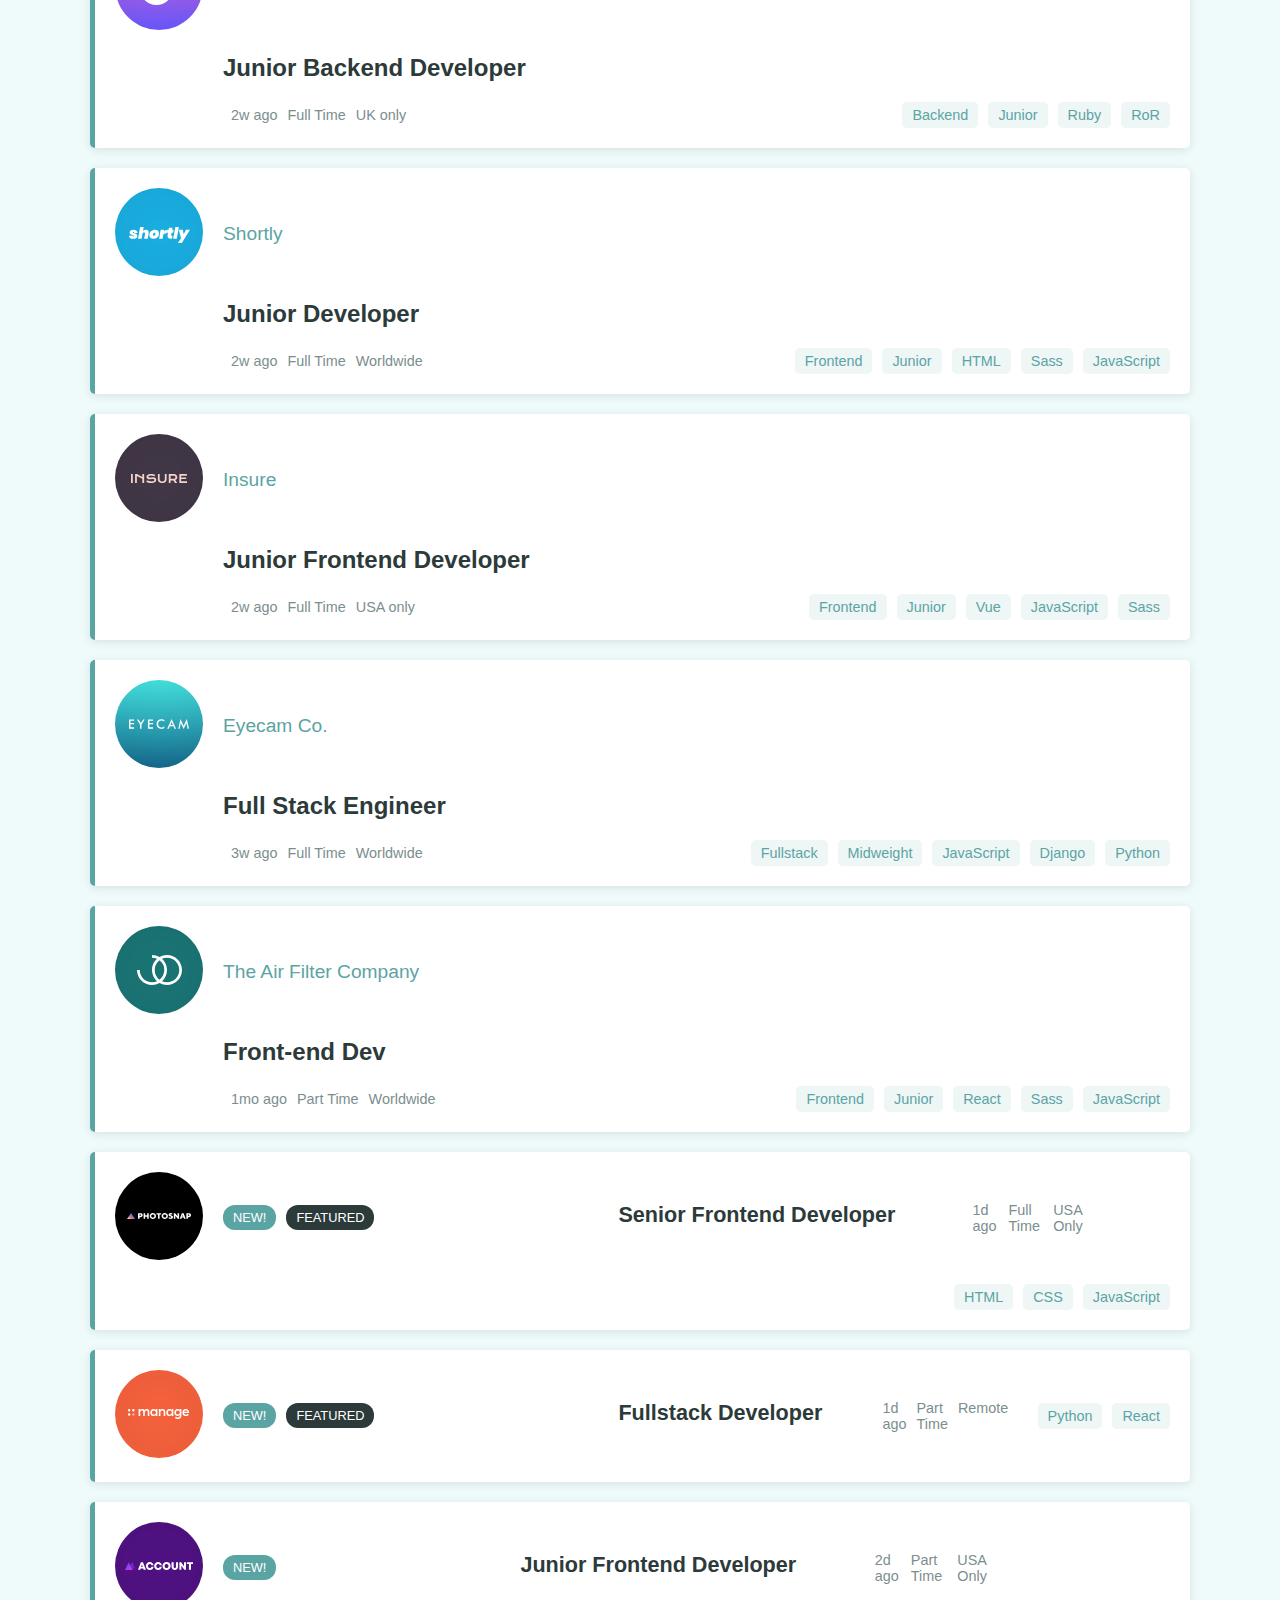
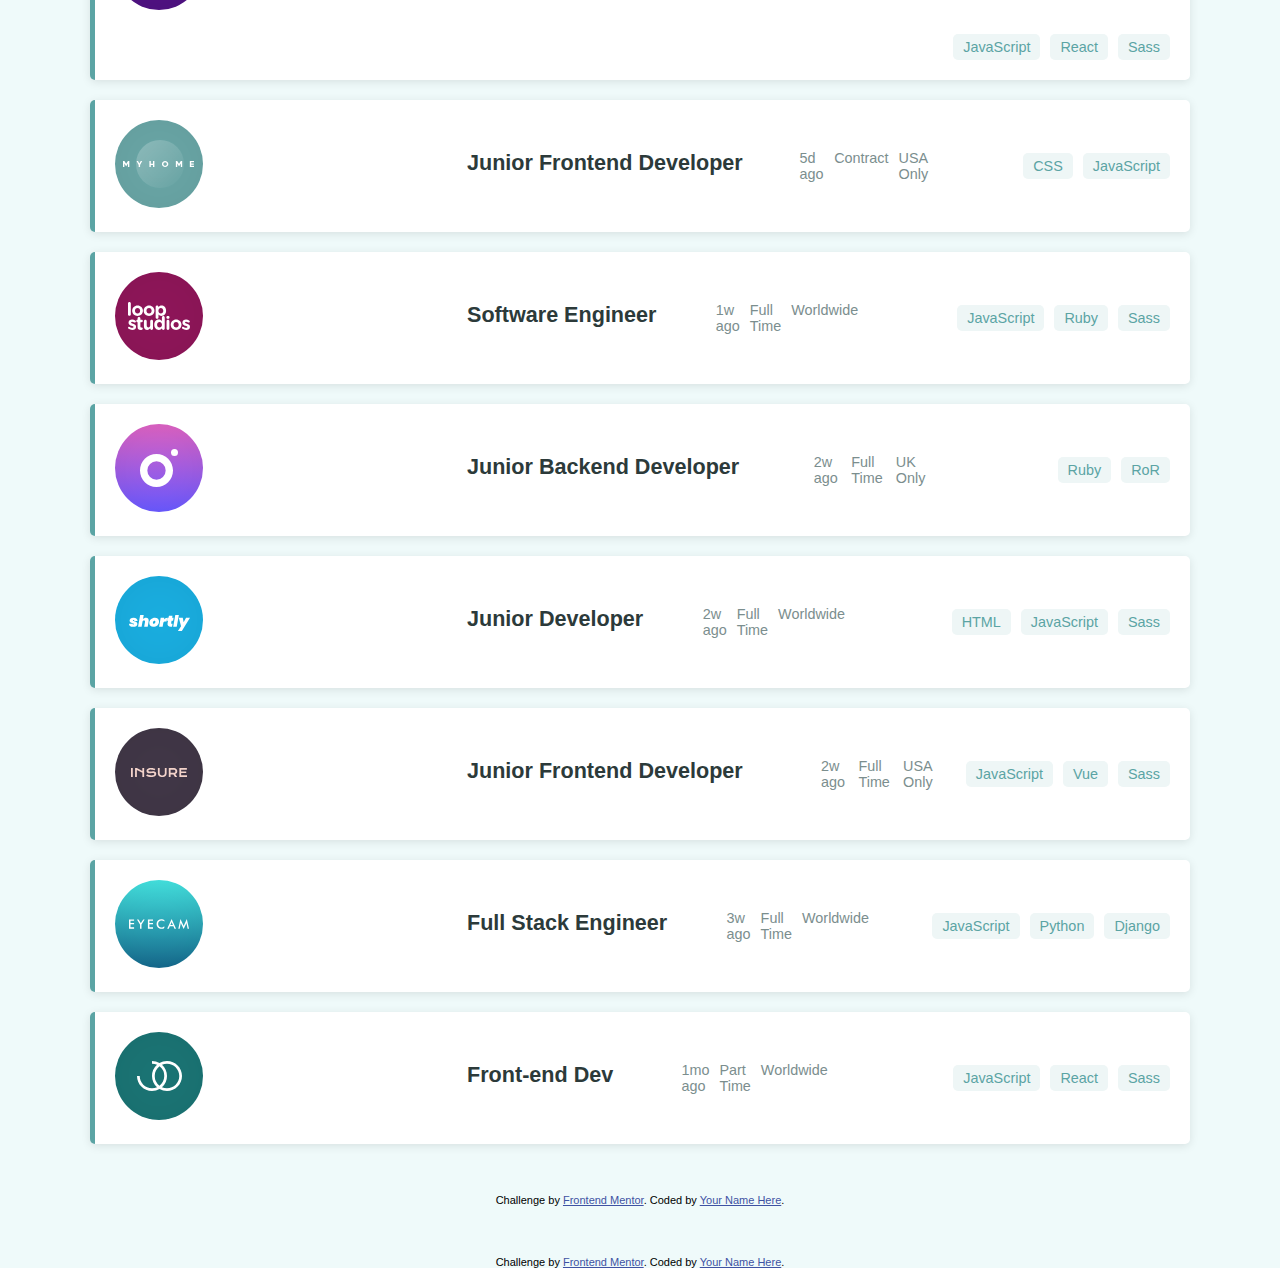
==== commit 3513c07b: "update" ====
--- a/index.html
+++ b/index.html
@@ -1,32 +1,4 @@
-<!DOCTYPE html>
-<html lang="en">
-  <head>
-    <meta charset="UTF-8" />
-    <meta name="viewport" content="width=device-width, initial-scale=1.0" />
-    <!-- displays site properly based on user's device -->
-
-    <link
-      rel="icon"
-      type="image/png"
-      sizes="32x32"
-      href="./images/favicon-32x32.png"
-    />
-
-    <title>Frontend Mentor | Job Listings</title>
-
-    <!-- Feel free to remove these styles or customise in your own stylesheet 👍 -->
-    <style>
-      .attribution {
-        font-size: 11px;
-        text-align: center;
-      }
-      .attribution a {
-        color: hsl(228, 45%, 44%);
-      }
-    </style>
-  </head>
-  <body>
-    <main>
+
       <!DOCTYPE html>
       <html lang="en">
         <head>
@@ -58,6 +30,20 @@
           </style>
         </head>
         <body>
+          <main id="main">
+            <header class="topbar">
+              <picture>
+                <source srcset="images/bg-header-desktop.svg" media="(min-width: 1439px)" />
+                <img src="images/bg-header-mobile.svg" alt="background image" class="topbar-background" />
+              </picture>
+            </header>
+            <div class="filter-bar" id="filterBar">
+              <button class="clear" id="clear">Clear</button>
+            </div>
+            <div class="all-sections" id="allSections"></div>
+          </main>
+
+
           <div class="job-listings">
             <div class="job-item">
               <div class="image">
@@ -280,122 +266,7 @@
         </body>
       </html>
     </main>
-    <!-- Item Start -->
-    Photosnap New! Featured Senior Frontend Developer 1d ago Full Time USA only
-    <!-- Role -->
-    Frontend
-    <!-- Level -->
-    Senior
-    <!-- Languages -->
-    HTML CSS JavaScript
-    <!-- Item End -->
-
-    <!-- Item Start -->
-    Manage New! Featured Fullstack Developer 1d ago Part Time Remote
-    <!-- Role -->
-    Fullstack
-    <!-- Level -->
-    Midweight
-    <!-- Languages -->
-    Python
-    <!-- Tools -->
-    React
-    <!-- Item End -->
-
-    <!-- Item Start -->
-    Account New! Junior Frontend Developer 2d ago Part Time USA only
-    <!-- Role -->
-    Frontend
-    <!-- Level -->
-    Junior
-    <!-- Languages -->
-    JavaScript
-    <!-- Tools -->
-    React Sass
-    <!-- Item End -->
-
-    <!-- Item Start -->
-    MyHome Junior Frontend Developer 5d ago Contract USA only
-    <!-- Role -->
-    Frontend
-    <!-- Level -->
-    Junior
-    <!-- Languages -->
-    CSS JavaScript
-    <!-- Item End -->
-
-    <!-- Item Start -->
-    Loop Studios Software Engineer 1w ago Full Time Worldwide
-    <!-- Role -->
-    Fullstack
-    <!-- Level -->
-    Midweight
-    <!-- Languages -->
-    JavaScript Ruby
-    <!-- Tools -->
-    Sass
-    <!-- Item End -->
-
-    <!-- Item Start -->
-    FaceIt Junior Backend Developer 2w ago Full Time UK only
-    <!-- Role -->
-    Backend
-    <!-- Level -->
-    Junior
-    <!-- Languages -->
-    Ruby
-    <!-- Tools -->
-    RoR
-    <!-- Item End -->
-
-    <!-- Item Start -->
-    Shortly Junior Developer 2w ago Full Time Worldwide
-    <!-- Role -->
-    Frontend
-    <!-- Level -->
-    Junior
-    <!-- Languages -->
-    HTML JavaScript
-    <!-- Tools -->
-    Sass
-    <!-- Item End -->
-
-    <!-- Item Start -->
-    Insure Junior Frontend Developer 2w ago Full Time USA only
-    <!-- Role -->
-    Frontend
-    <!-- Level -->
-    Junior
-    <!-- Languages -->
-    JavaScript
-    <!-- Tools -->
-    Vue Sass
-    <!-- Item End -->
-
-    <!-- Item Start -->
-    Eyecam Co. Full Stack Engineer 3w ago Full Time Worldwide
-    <!-- Role -->
-    Fullstack
-    <!-- Level -->
-    Midweight
-    <!-- Languages -->
-    JavaScript Python
-    <!-- Tools -->
-    Django
-    <!-- Item End -->
-
-    <!-- Item Start -->
-    The Air Filter Company Front-end Dev 1mo ago Part Time Worldwide
-    <!-- Role -->
-    Frontend
-    <!-- Level -->
-    Junior
-    <!-- Languages -->
-    JavaScript
-    <!-- Tools -->
-    React Sass
-    <!-- Item End -->
-
+    
     <div class="attribution">
       Challenge by
       <a href="https://www.frontendmentor.io?ref=challenge" target="_blank"
--- a/styles.css
+++ b/styles.css
@@ -1,25 +1,124 @@
-/* @import url("https://fonts.googleapis.com/css2?family=Archivo+Black&family=Inter:wght@100..900&family=Josefin+Sans&family=League+Spartan:wght@100..900&display=swap");
-
-* {
+@import url("https://fonts.googleapis.com/css2?family=Archivo+Black&family=Inter:wght@100..900&family=Josefin+Sans&family=League+Spartan:wght@100..900&display=swap");
+
+body {
+  font-family: "Spartan", sans-serif;
+  background-color: #effafa;
   margin: 0;
   padding: 0;
-  box-sizing: border-box;
-}
-
-body {
-  font-family: "Inter", sans-serif;
-  font-family: "Spartan", sans-serif;
-  background-color: #f0f3f5;
-  margin: 0;
-  padding: 0;
-}
-
-
+}
+
+main .topbar {
+  background-color: var(--desaturated-dark-cyan);
+  height: 10.4em;
+  margin-bottom: 3.4em;
+}
+
+main .topbar .topbar-background {
+  object-fit: cover;
+  object-position: center;
+}
+
+/* main .filter-bar {
+  position: relative;
+  display: none;
+  flex-wrap: wrap;
+  margin-top: -5.6em;
+  margin-right: auto;
+  margin-left: auto;
+  margin-bottom: 2.5em;
+  gap: 1em 2.6em;
+  width: 22em;
+  background-color: white;
+  border-radius: 5px;
+  padding: 1em;
+} */
+
+/* main .filter-bar .filter {
+  display: flex;
+  align-items: center;
+  justify-content: center;
+  color: var(--desaturated-dark-cyan);
+  background-color: var(--light-grayish-cyan-background);
+  font-weight: 700;
+  padding: 0.5em 0.7em 0.3em 0.5em;
+  height: 2em;
+  border-radius: 4px;
+  transition: all 0.2s;
+} */
+
+/* main .filter-bar .filter-button {
+  position: relative;
+  display: flex;
+  align-items: center;
+  justify-content: center;
+  font-weight: 700;
+  color: var(--desaturated-dark-cyan);
+  background-color: var(--light-grayish-cyan-background);
+  padding: 0.6em 1.4em 0.5em 0.5em;
+  height: 2.05em;
+  border-radius: 4px;
+  transition: all 0.2s;
+} */
+
+main .filter-bar .filter-button .remove-icon {
+  position: absolute;
+  display: flex;
+  justify-content: center;
+  align-items: center;
+  cursor: pointer;
+  right: -1.6em;
+  top: 0;
+  background-color: var(--desaturated-dark-cyan);
+  padding: 0.565em;
+  border-radius: 0 4px 4px 0;
+  transition: all 0.2s;
+}
+
+main .filter-bar .filter-button .remove-icon:hover {
+  background-color: black;
+}
+
+/* main .filter-bar .clear {
+  position: absolute;
+  display: none;
+  right: 1em;
+  top: 50%;
+  transform: translateY(-50%);
+  vertical-align: center;
+  border: none;
+  background-color: white;
+  font-size: 0.86rem;
+  font-weight: 700;
+  color: var(--very-dark-grayish-cyan);
+  width: 4em;
+  cursor: pointer;
+  transition: all 0.2s;
+} */
+
+main .filter-bar .clear:hover {
+  color: var(--desaturated-dark-cyan);
+}
+
+main .filter-bar .clear::before {
+  content: "";
+  position: absolute;
+  bottom: 0;
+  left: 80%;
+  width: 0;
+  height: 1.5px;
+  background-color: var(--desaturated-dark-cyan);
+  transition: all 0.3s ease-in-out;
+}
+
+main .filter-bar .clear:hover::before {
+  width: 70%;
+  left: 0.2em;
+}
 
 .job-listings {
+  padding: auto;
   max-width: 1100px;
   margin: 50px auto;
-  flex-grow: 1;
   display: flex;
   flex-direction: column;
   gap: 20px;
@@ -27,40 +126,24 @@
 
 .job-item {
   background-color: white;
-  padding: 20px; 
+  padding: 20px;
   border-radius: 5px;
   box-shadow: 0 2px 10px rgba(0, 0, 0, 0.1);
   display: flex;
   flex-wrap: wrap;
-  align-items: flex-start;
-  gap: 10px; 
-  height: 200px; 
+  align-items: center;
+  gap: 20px;
   border-left: 5px solid hsl(180, 29%, 50%);
-  overflow: hidden; 
-}
-
-.image {
-  margin-right: 20px; 
-  flex: 0 0 100px;
-}
-
-.image img {
-  display: block;
-  margin: 0 auto; 
-  padding-top: 20px; 
 }
 
 .job-item .company {
   font-size: 1.2em;
   color: hsl(180, 29%, 50%);
-  flex: 1 1 100%;
-  font-weight: 700;
 }
 
 .job-item .new-featured {
   display: flex;
   gap: 10px;
-  padding-top: 10px;
 }
 
 .job-item .new,
@@ -81,30 +164,27 @@
 }
 
 .job-item .position {
-  font-size: 1.2em;
+  font-size: 1.5em;
+  flex: 1 1 100%;
   font-weight: bold;
   color: hsl(180, 14%, 20%);
-  flex: 1 1 100%;
-  margin-left: 116px;
+  flex-grow: 1;
+  margin-left: 108px;
 }
 
 .job-item .details {
   display: flex;
   gap: 10px;
-  margin-left: 116px;
   font-size: 0.9em;
   color: hsl(180, 8%, 52%);
-  flex: 1 1 100%;
+  margin-left: 116px;
 }
 
 .job-item .tags {
   display: flex;
   gap: 10px;
   flex-wrap: wrap;
-  flex: 1 1 100%;
-  margin-left: 35rem;
-  justify-content: flex-end;
-  font-weight: 600;
+  margin-left: auto;
 }
 
 .job-item .tags span {
@@ -123,100 +203,4 @@
 
 .attribution a {
   color: hsl(228, 45%, 44%);
-} */
-
-body {
-  font-family: "Spartan", sans-serif;
-  background-color: #effafa;
-  margin: 0;
-  padding: 0;
-}
-
-.job-listings {
-  max-width: 1100px;
-  margin: 50px auto;
-  display: flex;
-  flex-direction: column;
-  gap: 20px;
-}
-
-.job-item {
-  background-color: white;
-  padding: 20px;
-  border-radius: 5px;
-  box-shadow: 0 2px 10px rgba(0, 0, 0, 0.1);
-  display: flex;
-  flex-wrap: wrap;
-  align-items: center;
-  gap: 20px;
-  border-left: 5px solid hsl(180, 29%, 50%);
-}
-
-.job-item .company {
-  font-size: 1.2em;
-  color: hsl(180, 29%, 50%);
-}
-
-.job-item .new-featured {
-  display: flex;
-  gap: 10px;
-}
-
-.job-item .new,
-.job-item .featured {
-  background-color: hsl(180, 29%, 50%);
-  color: white;
-  border-radius: 12px;
-  padding: 5px 10px;
-  font-size: 0.8em;
-}
-
-.job-item .new {
-  background-color: hsl(180, 29%, 50%);
-}
-
-.job-item .featured {
-  background-color: hsl(180, 14%, 20%);
-}
-
-.job-item .position {
-  font-size: 1.5em;
-  flex: 1 1 100%;
-  font-weight: bold;
-  color: hsl(180, 14%, 20%);
-  flex-grow: 1;
-  margin-left: 108px;
-}
-
-.job-item .details {
-  display: flex;
-  gap: 10px;
-  font-size: 0.9em;
-  color: hsl(180, 8%, 52%);
-  margin-left: 116px;
-}
-
-.job-item .tags {
-  display: flex;
-  gap: 10px;
-  flex-wrap: wrap;
-  margin-left: auto;
-}
-
-.job-item .tags span {
-  background-color: hsl(180, 31%, 95%);
-  color: hsl(180, 29%, 50%);
-  padding: 5px 10px;
-  border-radius: 5px;
-  font-size: 0.9em;
-}
-
-.attribution {
-  margin-top: 50px;
-  font-size: 0.8em;
-  text-align: center;
-}
-
-.attribution a {
-  color: hsl(228, 45%, 44%);
-}
+}
